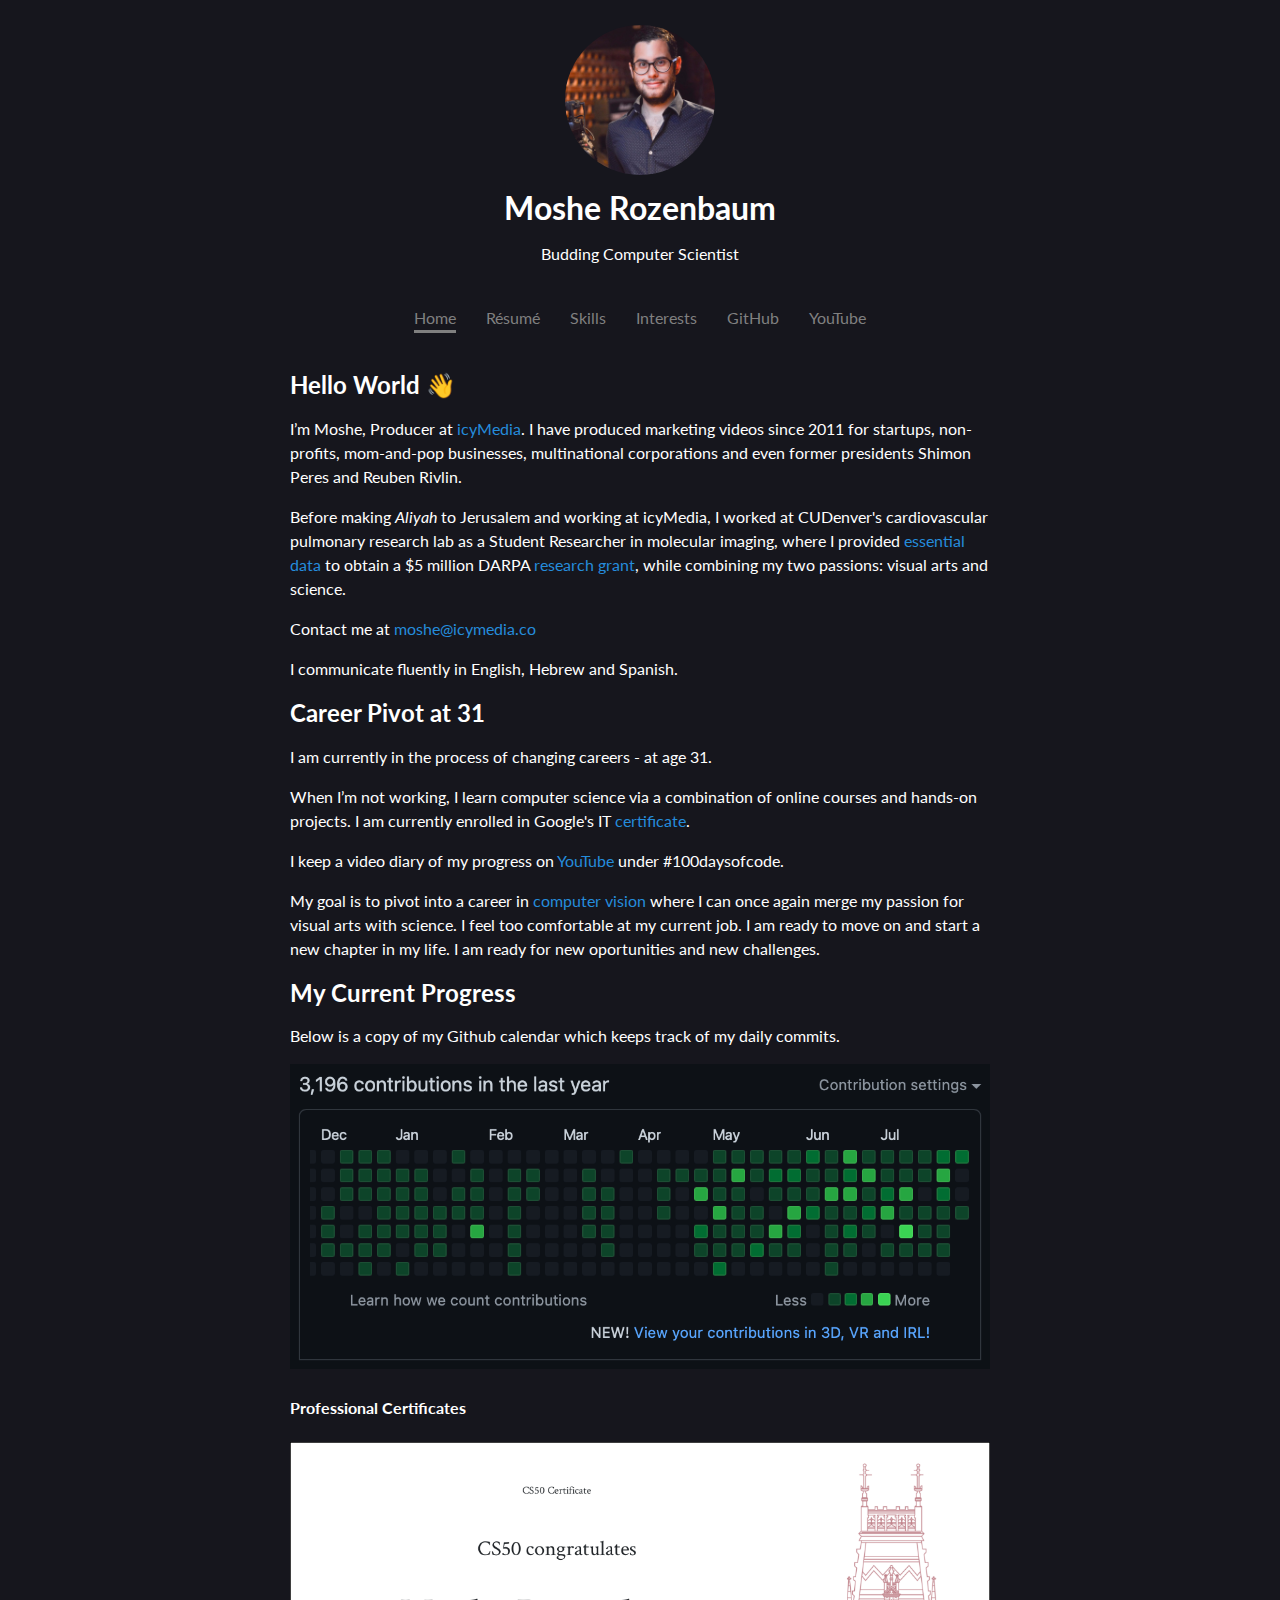
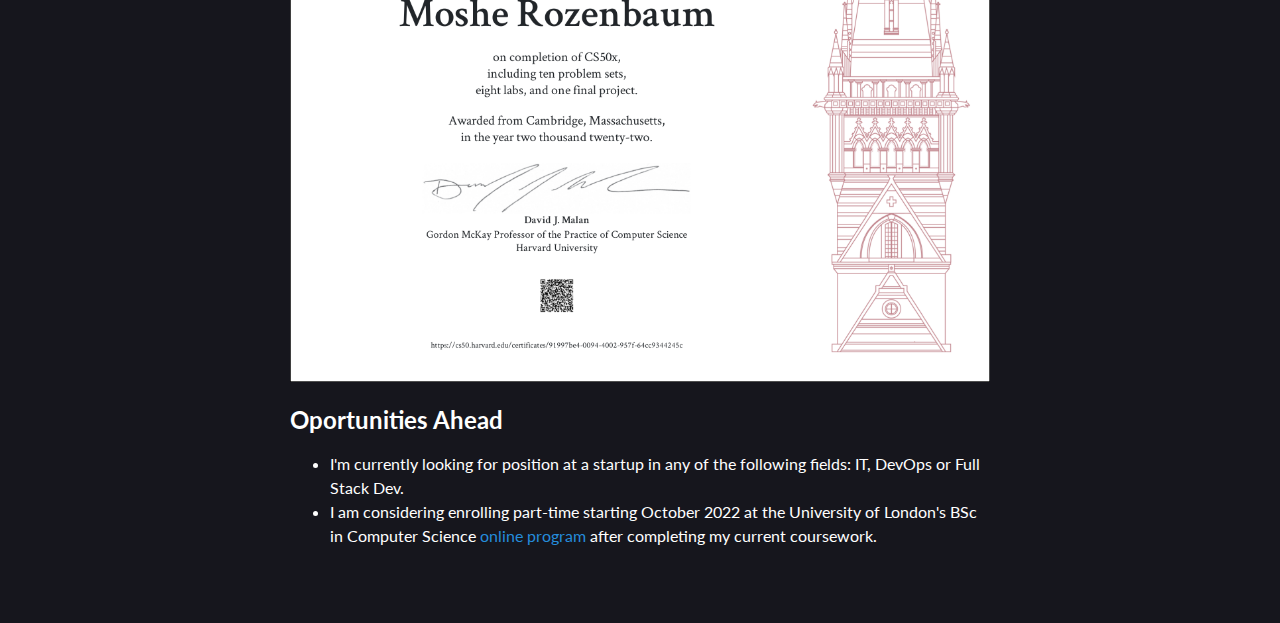
==== index.html @ bcb65ef4 "a" ====
<!--Add better descriptions to the GitHub repos-->
<!--Look into doing a legit bootcamp such as: https://www.itc.tech/fellows-data-science/-->


<!-- Moshe's portfolio website -->
<!DOCTYPE html>
<html lang="en">
<head>
    <meta charset="UTF-8">
    <meta http-equiv="X-UA-Compatible" content="IE=edge">
    <meta name="viewport" content="width=device-width, initial-scale=1.0">
    <link href="https://cdn.jsdelivr.net/npm/bootstrap@5.0.2/dist/css/bootstrap.min.css" rel="stylesheet" integrity="sha384-EVSTQN3/azprG1Anm3QDgpJLIm9Nao0Yz1ztcQTwFspd3yD65VohhpuuCOmLASjC" crossorigin="anonymous">
    <link href="styles.css" rel="stylesheet">
    <script src="https://cdn.jsdelivr.net/npm/bootstrap@5.0.2/dist/js/bootstrap.bundle.min.js" integrity="sha384-MrcW6ZMFYlzcLA8Nl+NtUVF0sA7MsXsP1UyJoMp4YLEuNSfAP+JcXn/tWtIaxVXM" crossorigin="anonymous"></script>
    <title>Moshe Rozenbaum</title>
    <link rel="stylesheet" href="styles.css">
    <link href="https://fonts.googleapis.com/css?family=Lato&amp;display=swap" rel="stylesheet">
</head>
<body>
    <div class="profile-picture">
        <img src="images/moshe-profile.jpg" alt="moshe-rozenbaum-cv-picture">
    </div>
<div class="content">
    <h1>
        Moshe Rozenbaum
    </h1>
    <p class="explanation">Budding Computer Scientist</p>
    <div class="navigation">
        <ul>
            <li class="current">Home</li>
            <li><a href="./resume.html">Résumé</a></li>
            <li><a href="./skills.html">Skills</a></li>
            <li>Interests</li>
            <li><a href="https://github.com/mrozenbaum8" target="_blank">GitHub</a></li>
            <li><a href="./youtube.html">YouTube</a></li>
        </ul>
    </div>
    <h2>
        Hello World 👋
    </h2>
    <p>
        I’m Moshe, Producer at <a href="https://www.icymedia.co">icyMedia</a>. I have produced marketing videos since 2011 for startups, non-profits, mom-and-pop businesses, multinational corporations and even former presidents Shimon Peres and Reuben Rivlin.
    </p>
    <p>
        Before making <i>Aliyah</i>  to Jerusalem and working at icyMedia, I worked at CUDenver's cardiovascular pulmonary research lab as a Student Researcher in molecular imaging, where I provided <a href="./documents/Moshe's report.pdf">essential data</a> to obtain a $5 million DARPA <a href="https://www.ncbi.nlm.nih.gov/pmc/articles/PMC4130652/">research grant</a>, while combining my two passions: visual arts and science.
    </p>
    <p>
        Contact me at <a href="mailto:moshe@icymedia.co">moshe@icymedia.co</a>
    </p>
    <p>
        I communicate fluently in English, Hebrew and Spanish.
    </p>
    <h2>
        Career Pivot at 31
    </h2>
    <p>
        I am currently in the process of changing careers - at age 31.
    </p>
    <p>
        When I’m not working, I learn computer science via a combination of online courses and hands-on projects. I am currently enrolled in Google's IT <a href="https://www.coursera.org/professional-certificates/google-it-support">certificate</a>.
    </p>
    <p>
        I keep a video diary of my progress on <a href="https://www.youtube.com/channel/UC4bgepjr0VdgP__s1NpsH8w">YouTube</a> under #100daysofcode.
    </p>
    <p>
        My goal is to pivot into a career in <a href="https://en.wikipedia.org/wiki/Computer_vision">computer vision</a> where I can once again merge my passion for visual arts with science. I feel too comfortable at my current job. I am ready to move on and start a new chapter in my life. I am ready for new oportunities and new challenges.
    </p>
    <h2>
        My Current Progress
    </h2>
    <p>
        Below is a copy of my Github calendar which keeps track of my daily commits.
    </p>
    <div>
        <img class="github-calendar" src="./images/github-jan.png" alt="github-calendar">
    </div>
    <h4>
        Professional Certificates
    </h4>
    <div>
        <img class="github-calendar" src="./images/CS50x-1.png" alt="github-calendar">
    </div>
    <h2>
        Oportunities Ahead
    </h2>
    <div>
        <ul>
        <li>I'm currently looking for position at a startup in any of the following fields: IT, DevOps or Full Stack Dev.</li>
        <li>I am considering enrolling part-time starting October 2022 at the University of London's BSc in Computer Science<a href="https://www.coursera.org/degrees/bachelor-of-science-computer-science-london"> online program</a> after completing my current coursework.</li>
        </ul>
    </div>
    </div>
</div>
</body>
</html>
---- styles.css ----
/*Moshe's portfolio stylesheet*/
body{
    background-color: rgb(22, 22, 29);
    color: white;
    font-family: Lato;
    line-height: 24px;
}

.content{
    max-width: 700px;
    margin-left: auto;
    margin-right: auto;
    padding-right: 12px;
    padding-left: 12px;
    margin-bottom: 75px;
}

.profile-picture{
    margin-top: 25px;
    display: flex;
    justify-content: center;
    margin-bottom: 0px;
}

.profile-picture img{
    width: 150px;
    border-radius: 50%;
}

.explanation{
    text-align: center;
    
}

.navigation ul{
    list-style-type: none;
    padding-left: 0;
    display: flex;
    flex-direction: row;
    justify-content: center;
    gap: 30px;
    color: gray;
    margin-top: 40px;
    margin-bottom: 40px;
}

.navigation a{
    color: gray;
}

.navigation a:hover{
    color: #258cdb;
}

.navigation .current{
    border-width: 1px;
    border-color: #258cdb;
    border-bottom: solid;
}

h1{
    display: flex;
    justify-content: center;
}

p{
    line-height: 1.5;
}

a{
    color: #258cdb;
    text-decoration: none;
}
a:hover{
    text-decoration: underline;
}

.github-calendar{
    max-width: 100%;
}

.core-skills{
    display: flex;
    flex-direction: row;
    flex-wrap: wrap;
    gap: 10px;
    padding: 0;
    margin: 0;
}

.core-skills li{
    list-style-type: none;
    display: flex;
}
---- styles.css ----
/*Moshe's portfolio stylesheet*/
body{
    background-color: rgb(22, 22, 29);
    color: white;
    font-family: Lato;
    line-height: 24px;
}

.content{
    max-width: 700px;
    margin-left: auto;
    margin-right: auto;
    padding-right: 12px;
    padding-left: 12px;
    margin-bottom: 75px;
}

.profile-picture{
    margin-top: 25px;
    display: flex;
    justify-content: center;
    margin-bottom: 0px;
}

.profile-picture img{
    width: 150px;
    border-radius: 50%;
}

.explanation{
    text-align: center;
    
}

.navigation ul{
    list-style-type: none;
    padding-left: 0;
    display: flex;
    flex-direction: row;
    justify-content: center;
    gap: 30px;
    color: gray;
    margin-top: 40px;
    margin-bottom: 40px;
}

.navigation a{
    color: gray;
}

.navigation a:hover{
    color: #258cdb;
}

.navigation .current{
    border-width: 1px;
    border-color: #258cdb;
    border-bottom: solid;
}

h1{
    display: flex;
    justify-content: center;
}

p{
    line-height: 1.5;
}

a{
    color: #258cdb;
    text-decoration: none;
}
a:hover{
    text-decoration: underline;
}

.github-calendar{
    max-width: 100%;
}

.core-skills{
    display: flex;
    flex-direction: row;
    flex-wrap: wrap;
    gap: 10px;
    padding: 0;
    margin: 0;
}

.core-skills li{
    list-style-type: none;
    display: flex;
}
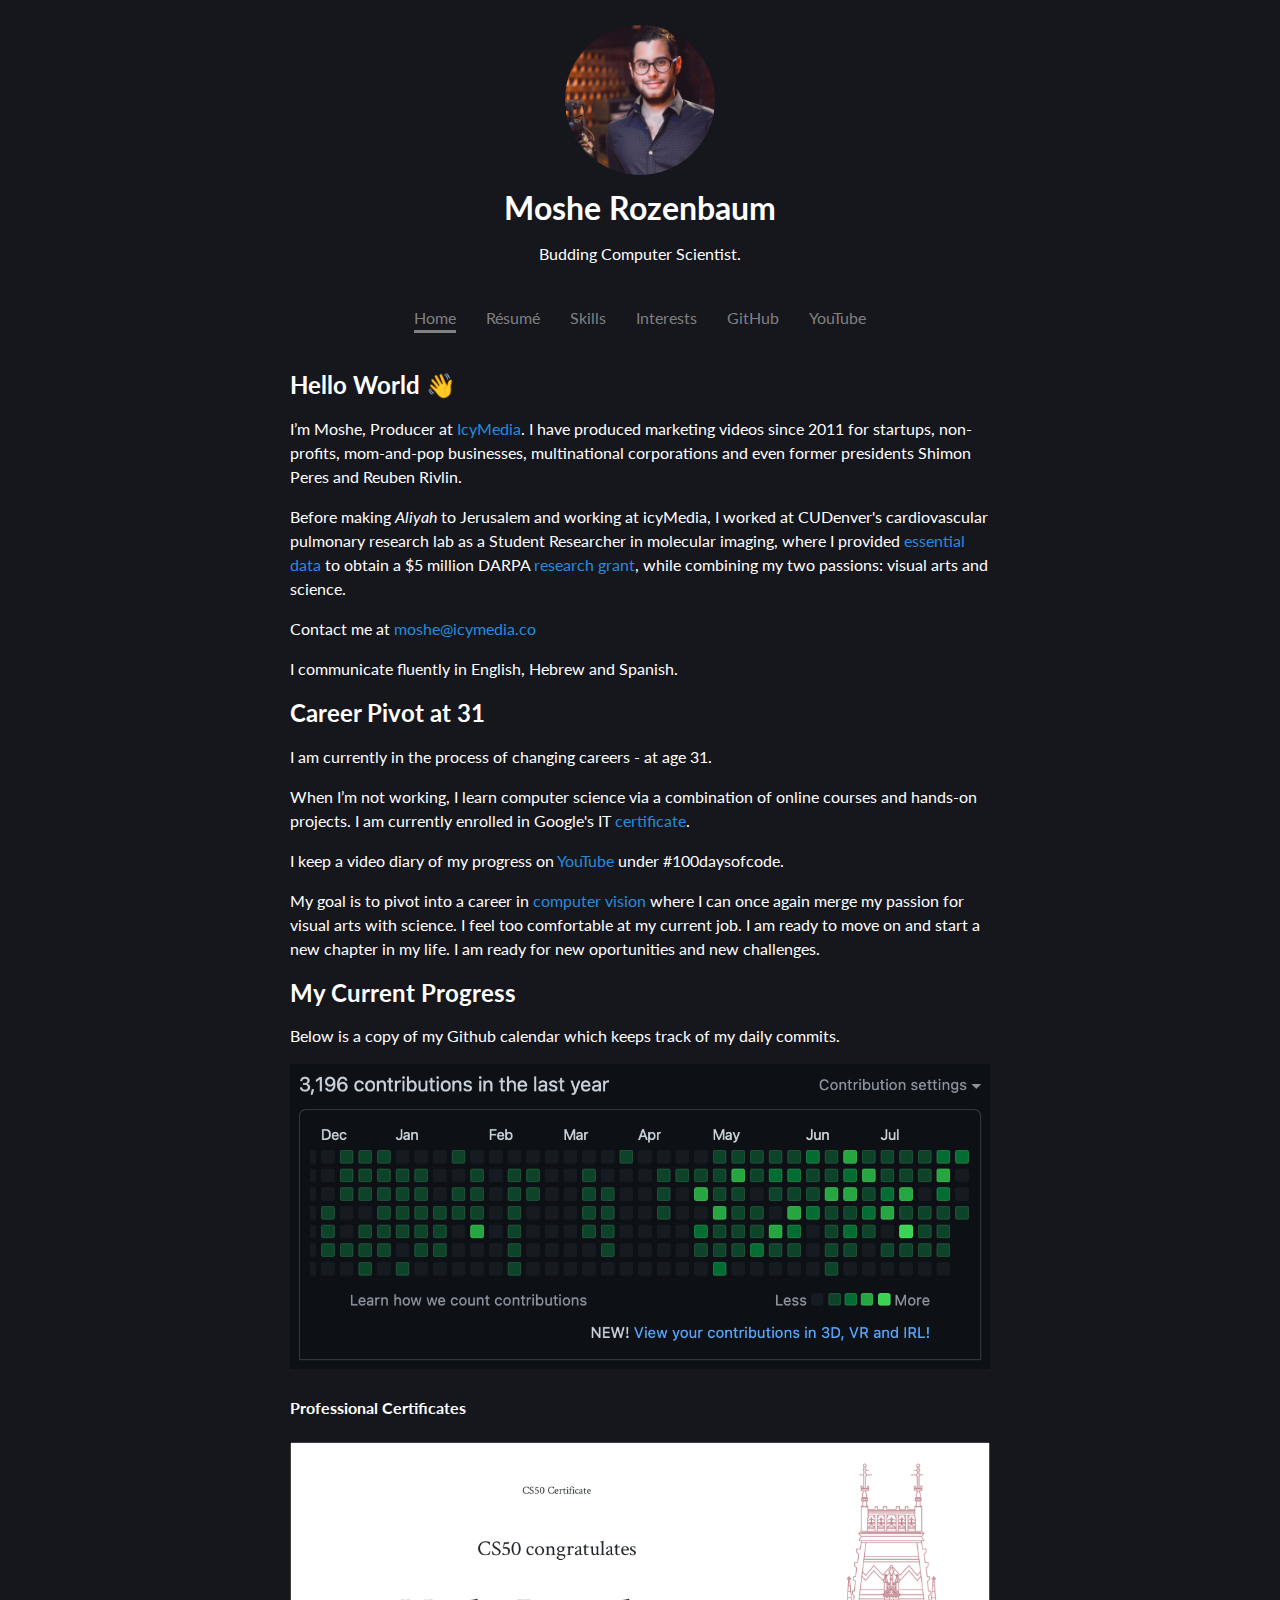
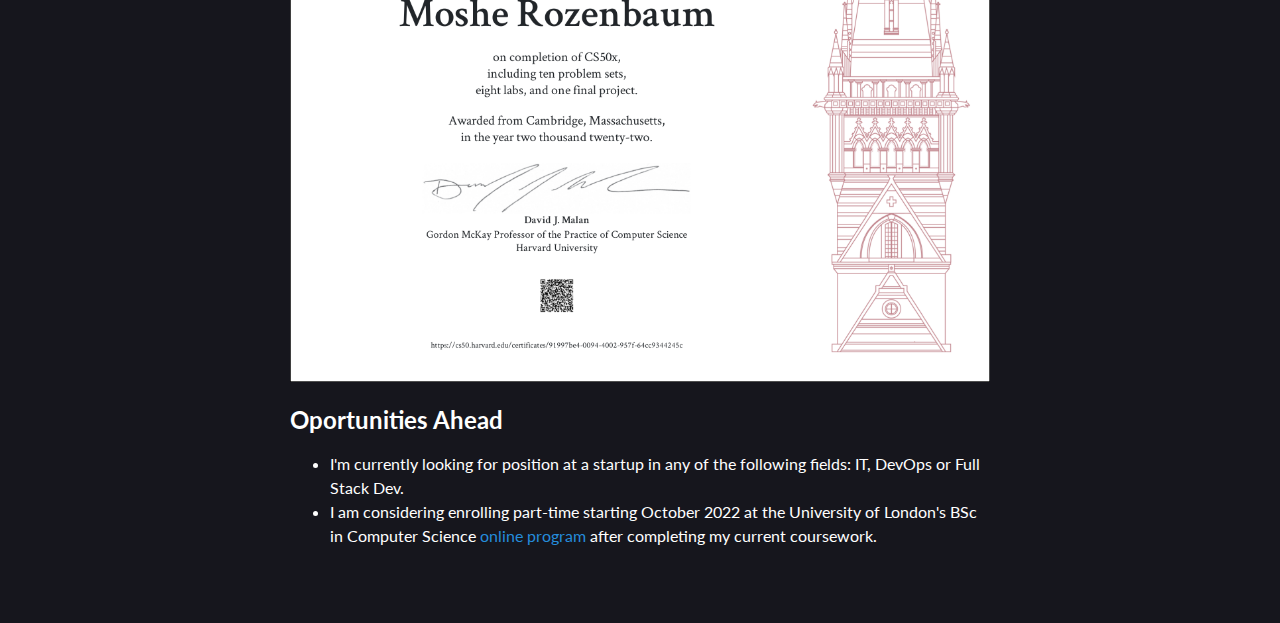
==== commit eea090f9: "a" ====
--- a/index.html
+++ b/index.html
@@ -24,7 +24,7 @@
     <h1>
         Moshe Rozenbaum
     </h1>
-    <p class="explanation">Budding Computer Scientist</p>
+    <p class="explanation">Budding Computer Scientist.</p>
     <div class="navigation">
         <ul>
             <li class="current">Home</li>
@@ -39,7 +39,7 @@
         Hello World 👋
     </h2>
     <p>
-        I’m Moshe, Producer at <a href="https://www.icymedia.co">icyMedia</a>. I have produced marketing videos since 2011 for startups, non-profits, mom-and-pop businesses, multinational corporations and even former presidents Shimon Peres and Reuben Rivlin.
+        I’m Moshe, Producer at <a href="https://www.icymedia.co">IcyMedia</a>. I have produced marketing videos since 2011 for startups, non-profits, mom-and-pop businesses, multinational corporations and even former presidents Shimon Peres and Reuben Rivlin.
     </p>
     <p>
         Before making <i>Aliyah</i>  to Jerusalem and working at icyMedia, I worked at CUDenver's cardiovascular pulmonary research lab as a Student Researcher in molecular imaging, where I provided <a href="./documents/Moshe's report.pdf">essential data</a> to obtain a $5 million DARPA <a href="https://www.ncbi.nlm.nih.gov/pmc/articles/PMC4130652/">research grant</a>, while combining my two passions: visual arts and science.
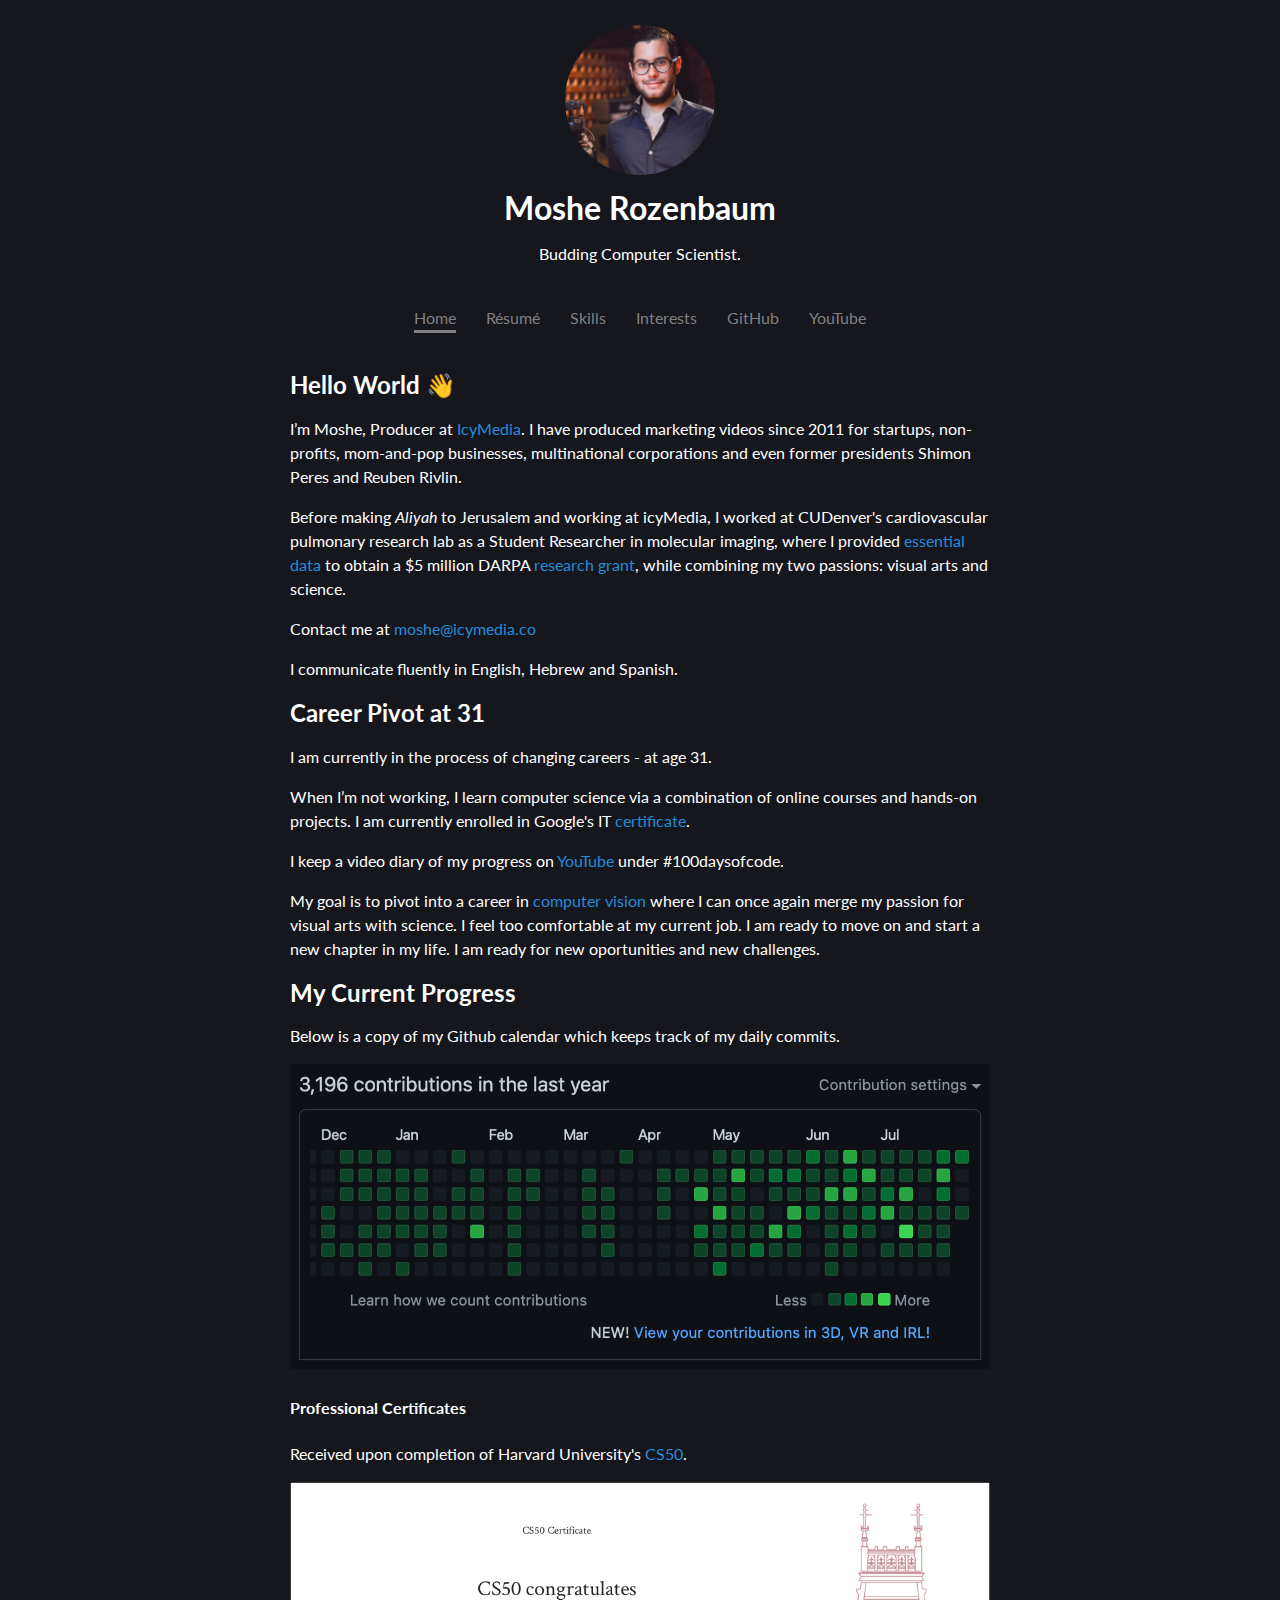
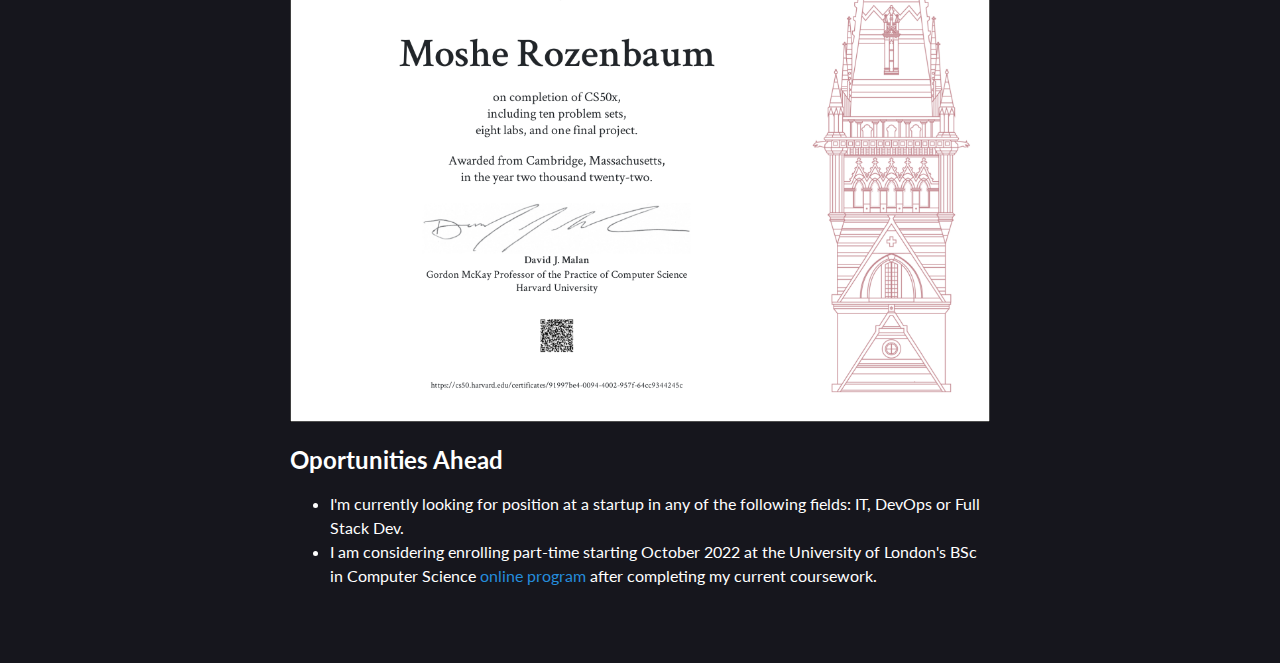
==== commit 42ca4793: "a" ====
--- a/index.html
+++ b/index.html
@@ -77,6 +77,7 @@
     <h4>
         Professional Certificates
     </h4>
+    <p>Received upon completion of Harvard University's <a href="https://pll.harvard.edu/course/cs50-introduction-computer-science?delta=0">CS50</a>.</p>
     <div>
         <img class="github-calendar" src="./images/CS50x-1.png" alt="github-calendar">
     </div>
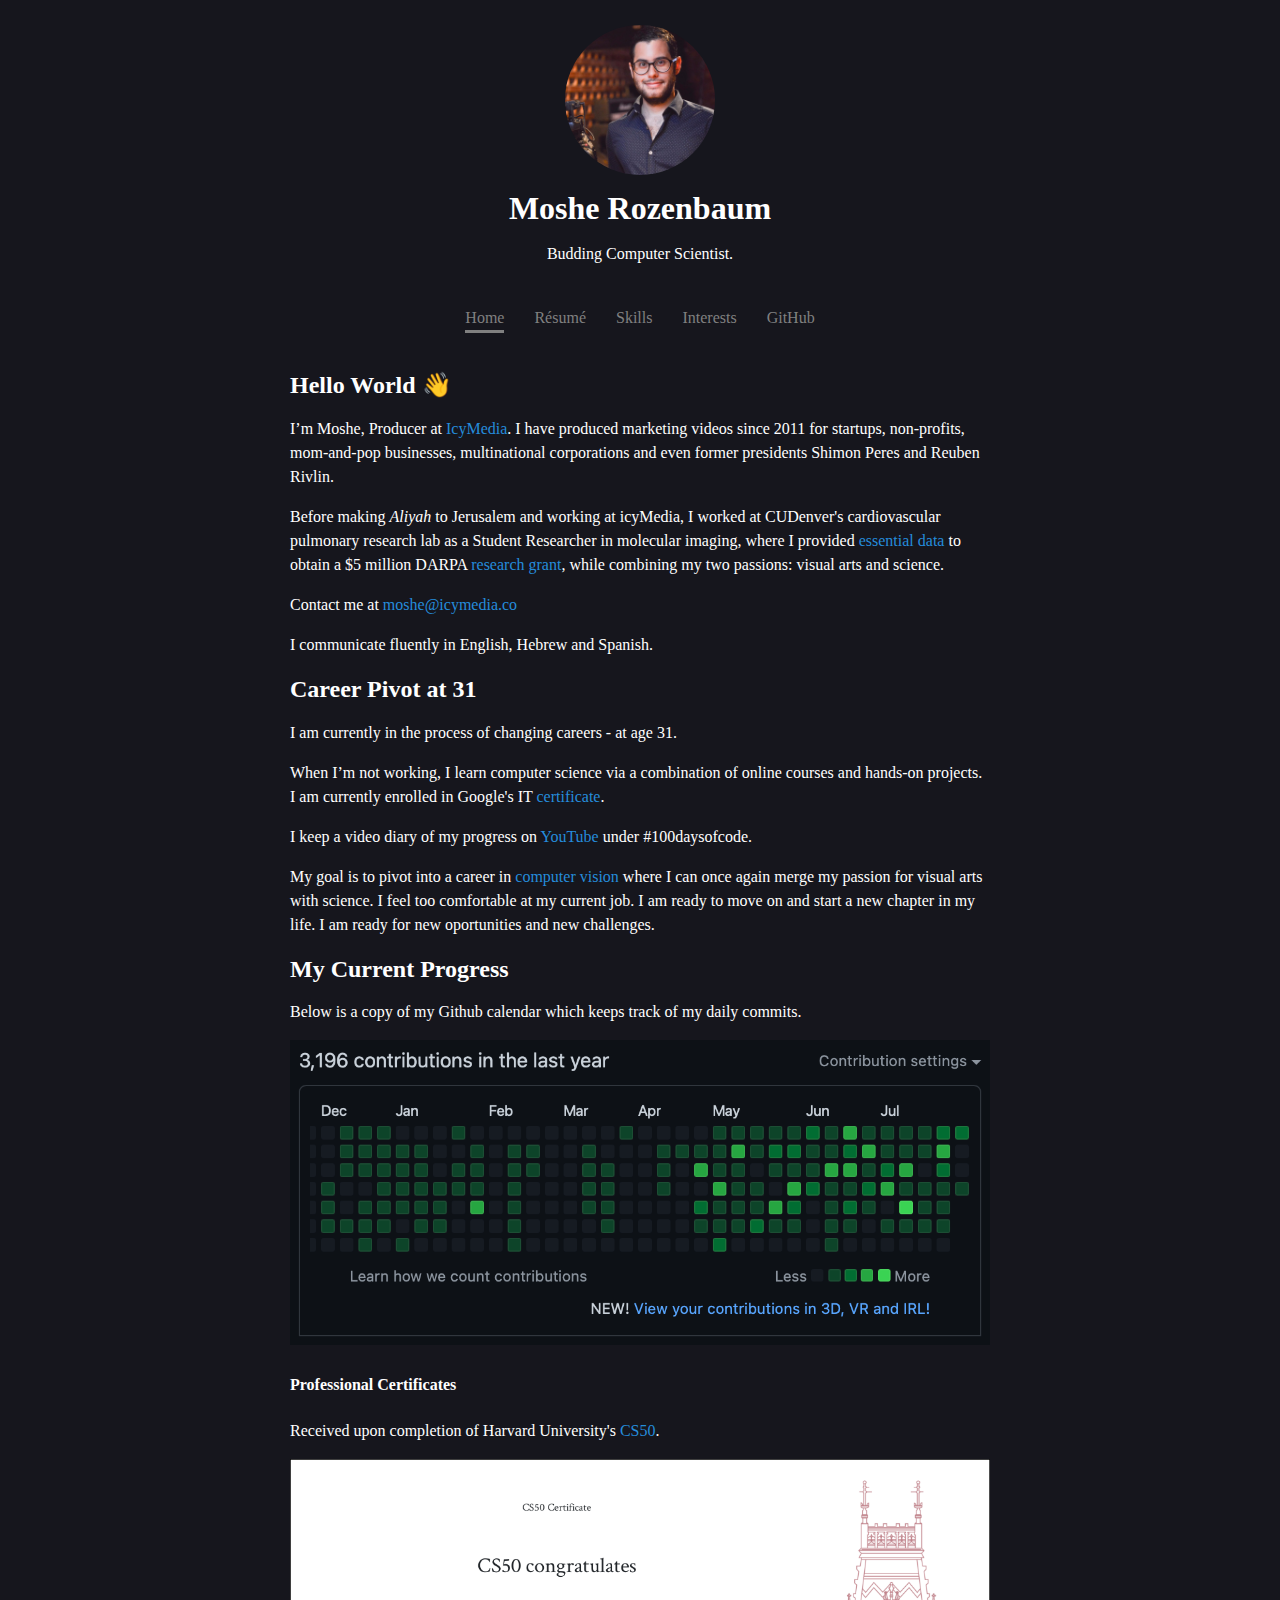
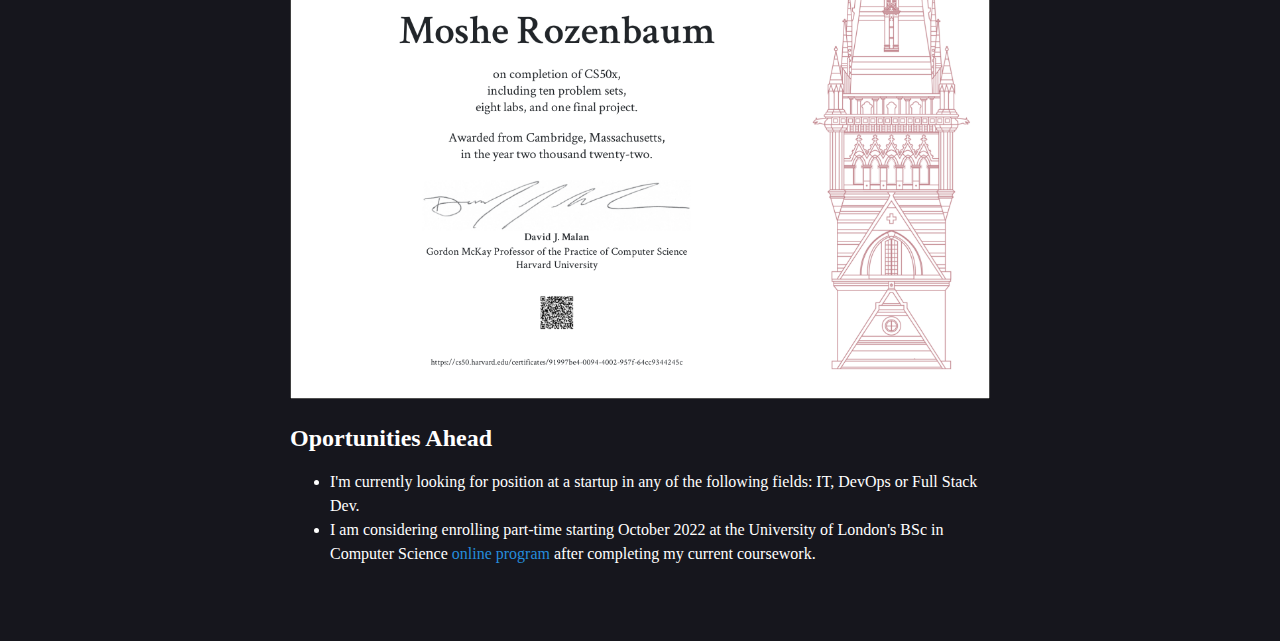
==== commit 17ee61fa: "a" ====
--- a/index.html
+++ b/index.html
@@ -32,7 +32,6 @@
             <li><a href="./skills.html">Skills</a></li>
             <li>Interests</li>
             <li><a href="https://github.com/mrozenbaum8" target="_blank">GitHub</a></li>
-            <li><a href="./youtube.html">YouTube</a></li>
         </ul>
     </div>
     <h2>
@@ -74,6 +73,7 @@
     <div>
         <img class="github-calendar" src="./images/github-jan.png" alt="github-calendar">
     </div>
+    <div>
     <h4>
         Professional Certificates
     </h4>
@@ -91,6 +91,7 @@
         </ul>
     </div>
     </div>
+    </div>
 </div>
 </body>
 </html>--- a/styles.css
+++ b/styles.css
@@ -1,8 +1,6 @@
-/*Moshe's portfolio stylesheet*/
 body{
     background-color: rgb(22, 22, 29);
     color: white;
-    font-family: Lato;
     line-height: 24px;
 }
 
@@ -29,7 +27,7 @@
 
 .explanation{
     text-align: center;
-    
+
 }
 
 .navigation ul{
@@ -86,9 +84,20 @@
     gap: 10px;
     padding: 0;
     margin: 0;
+    list-style-type: none;
 }
 
-.core-skills li{
-    list-style-type: none;
+.accordion-body {
+    color: black;
+}
+
+#skills_h2 {
+    text-align: center;
+}
+
+#video_esek {
     display: flex;
+    flex-direction: column;
+    justify-content: center;
+    text-align: center;
 }--- a/styles.css
+++ b/styles.css
@@ -1,8 +1,6 @@
-/*Moshe's portfolio stylesheet*/
 body{
     background-color: rgb(22, 22, 29);
     color: white;
-    font-family: Lato;
     line-height: 24px;
 }
 
@@ -29,7 +27,7 @@
 
 .explanation{
     text-align: center;
-    
+
 }
 
 .navigation ul{
@@ -86,9 +84,20 @@
     gap: 10px;
     padding: 0;
     margin: 0;
+    list-style-type: none;
 }
 
-.core-skills li{
-    list-style-type: none;
+.accordion-body {
+    color: black;
+}
+
+#skills_h2 {
+    text-align: center;
+}
+
+#video_esek {
     display: flex;
+    flex-direction: column;
+    justify-content: center;
+    text-align: center;
 }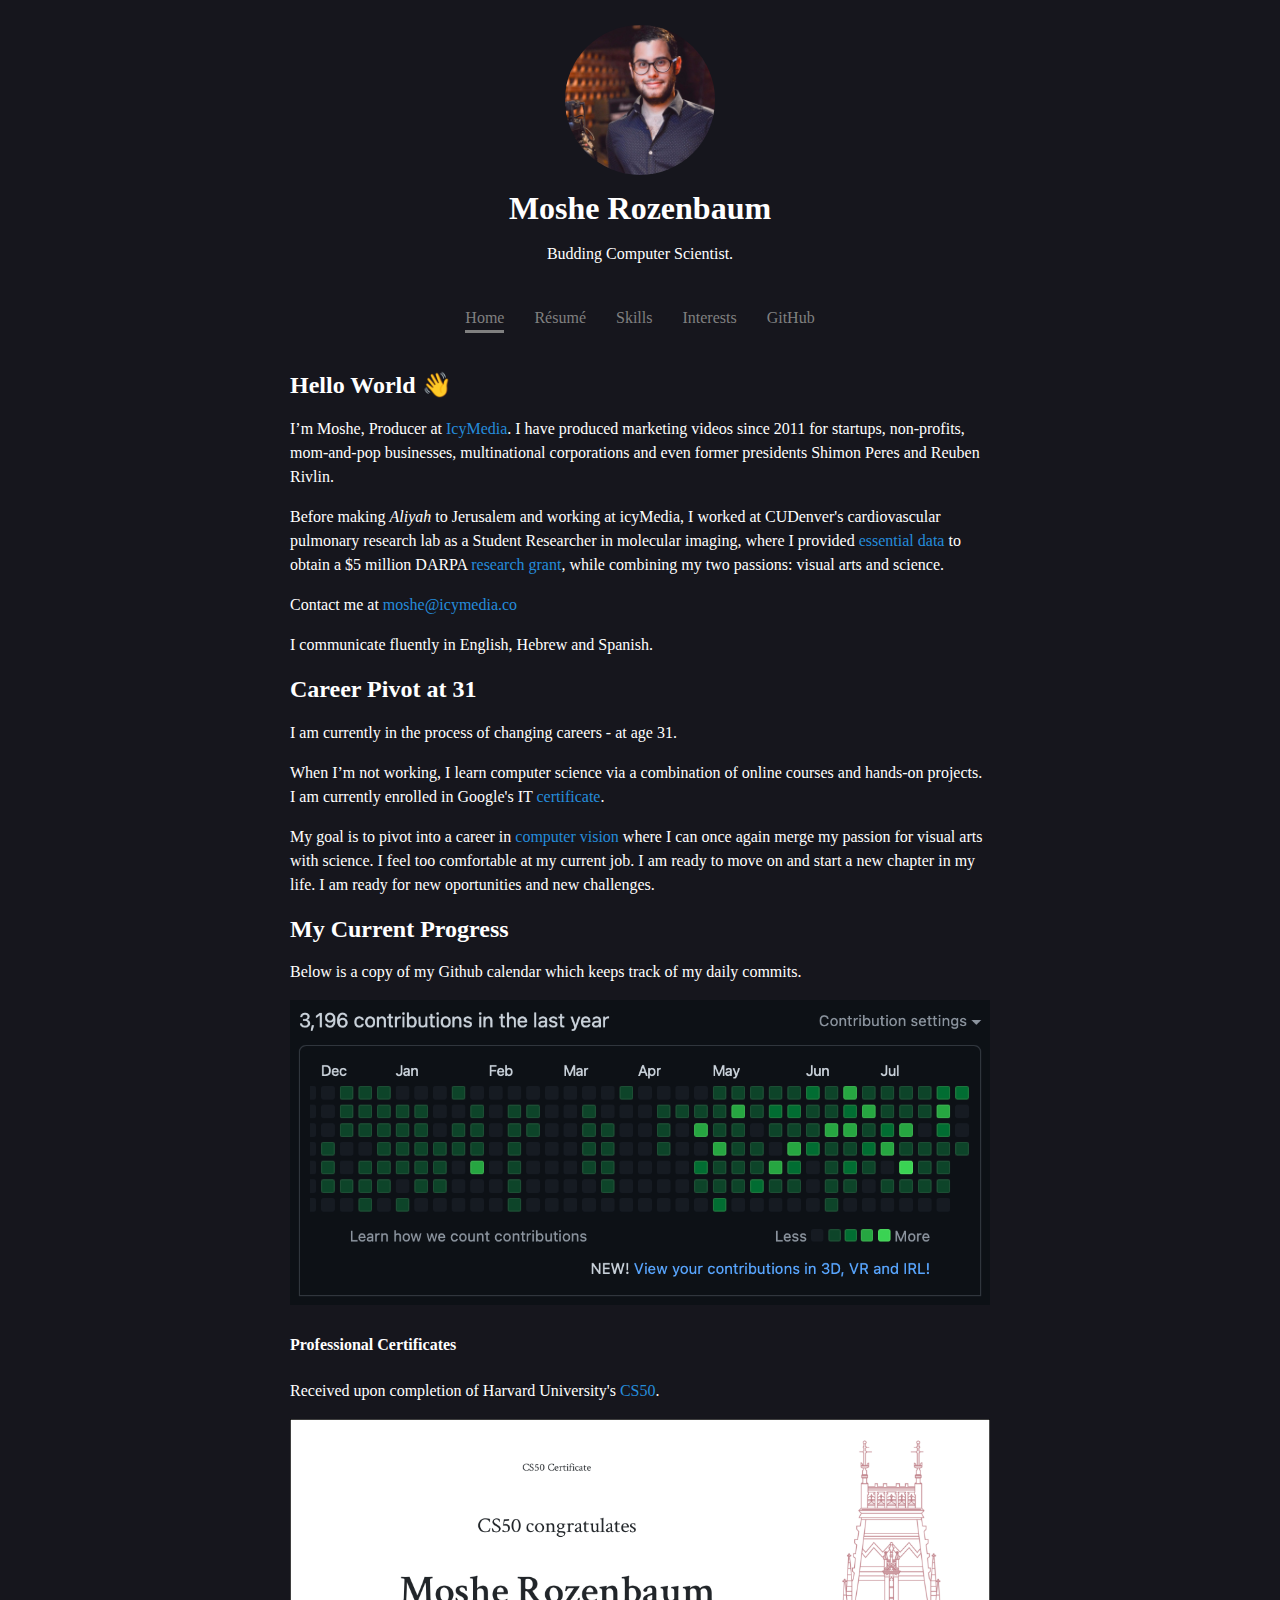
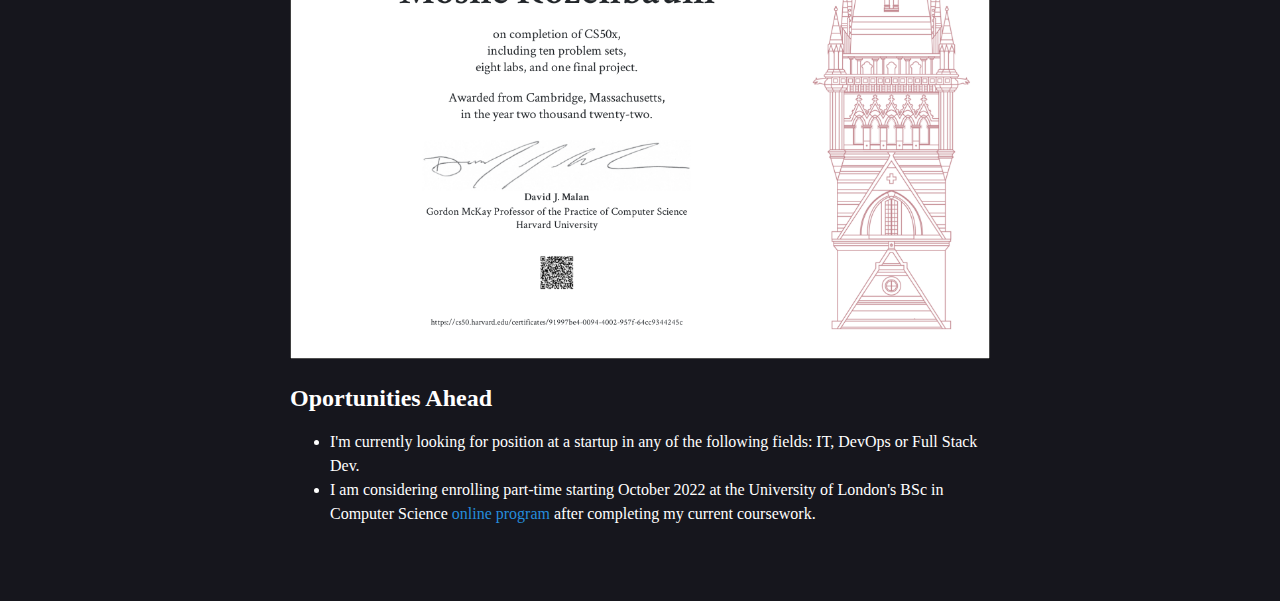
==== commit 702b2eee: "a" ====
--- a/index.html
+++ b/index.html
@@ -59,9 +59,6 @@
         When I’m not working, I learn computer science via a combination of online courses and hands-on projects. I am currently enrolled in Google's IT <a href="https://www.coursera.org/professional-certificates/google-it-support">certificate</a>.
     </p>
     <p>
-        I keep a video diary of my progress on <a href="https://www.youtube.com/channel/UC4bgepjr0VdgP__s1NpsH8w">YouTube</a> under #100daysofcode.
-    </p>
-    <p>
         My goal is to pivot into a career in <a href="https://en.wikipedia.org/wiki/Computer_vision">computer vision</a> where I can once again merge my passion for visual arts with science. I feel too comfortable at my current job. I am ready to move on and start a new chapter in my life. I am ready for new oportunities and new challenges.
     </p>
     <h2>
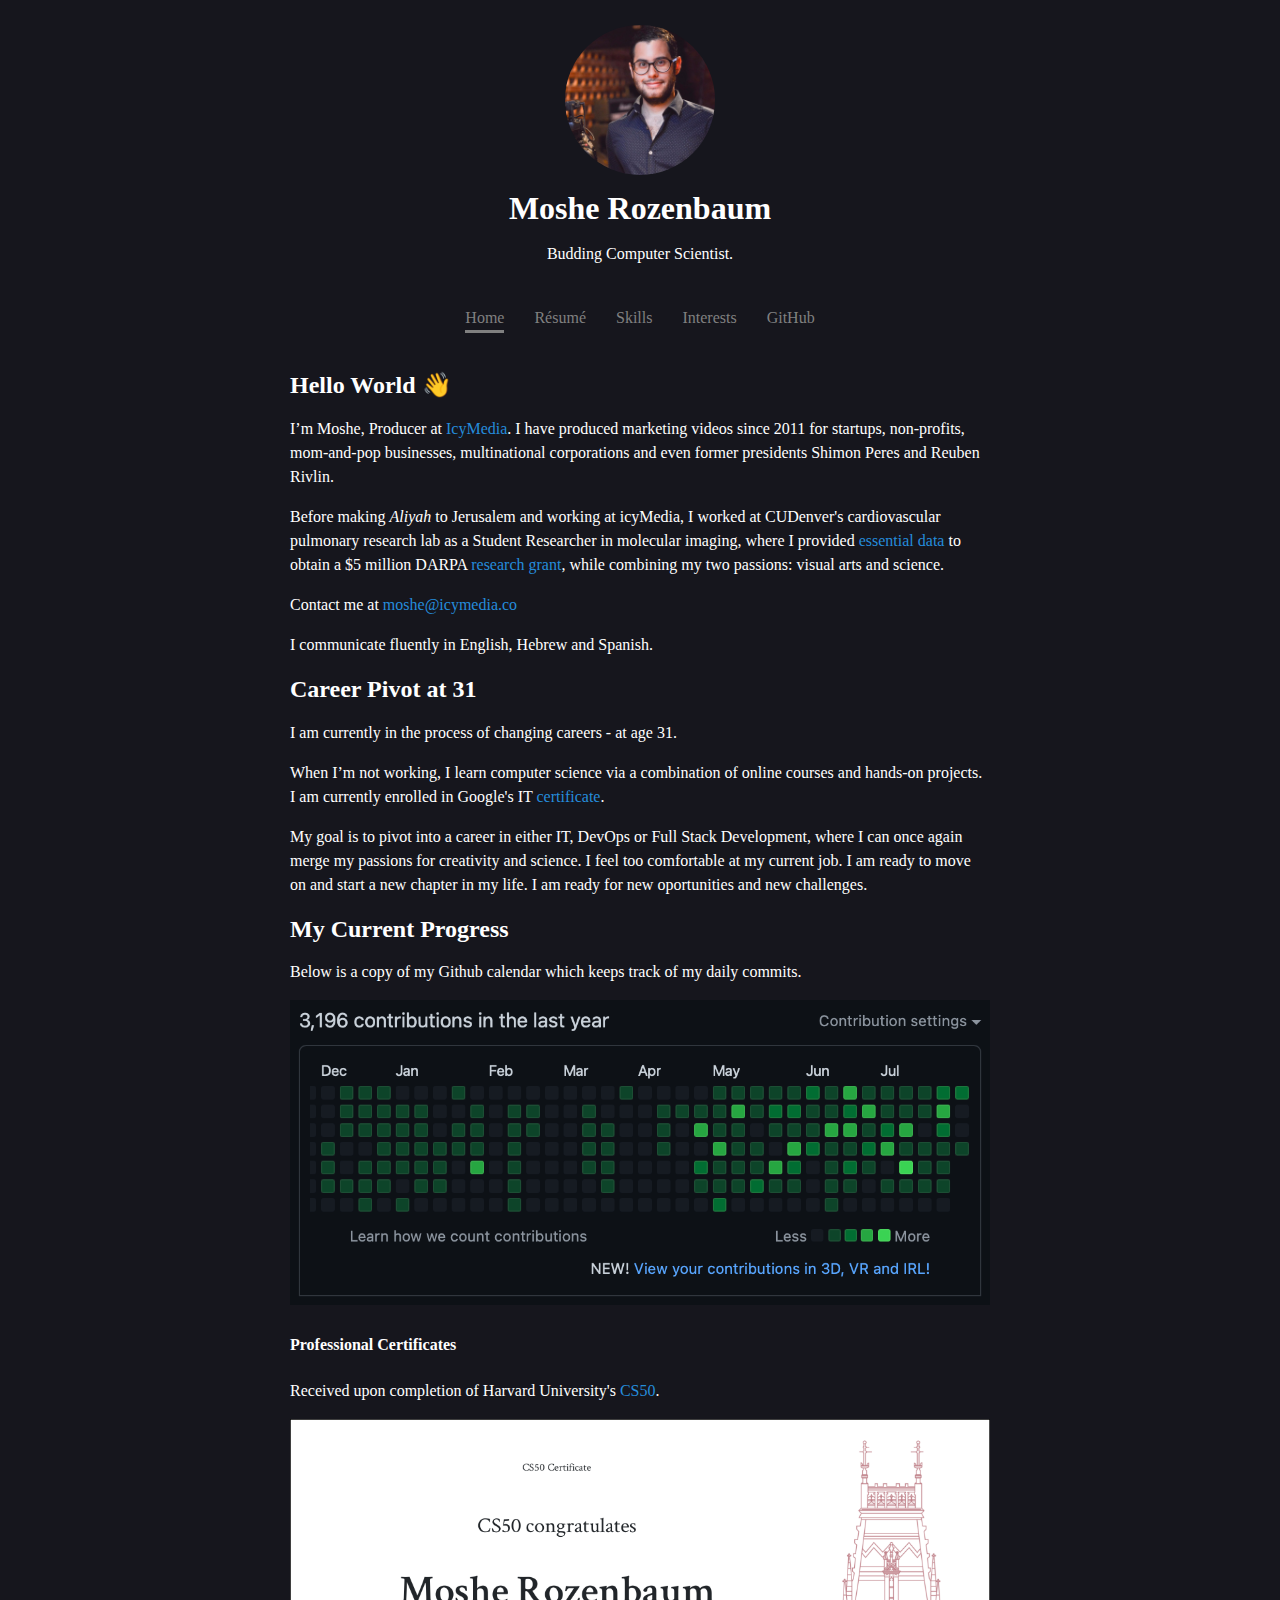
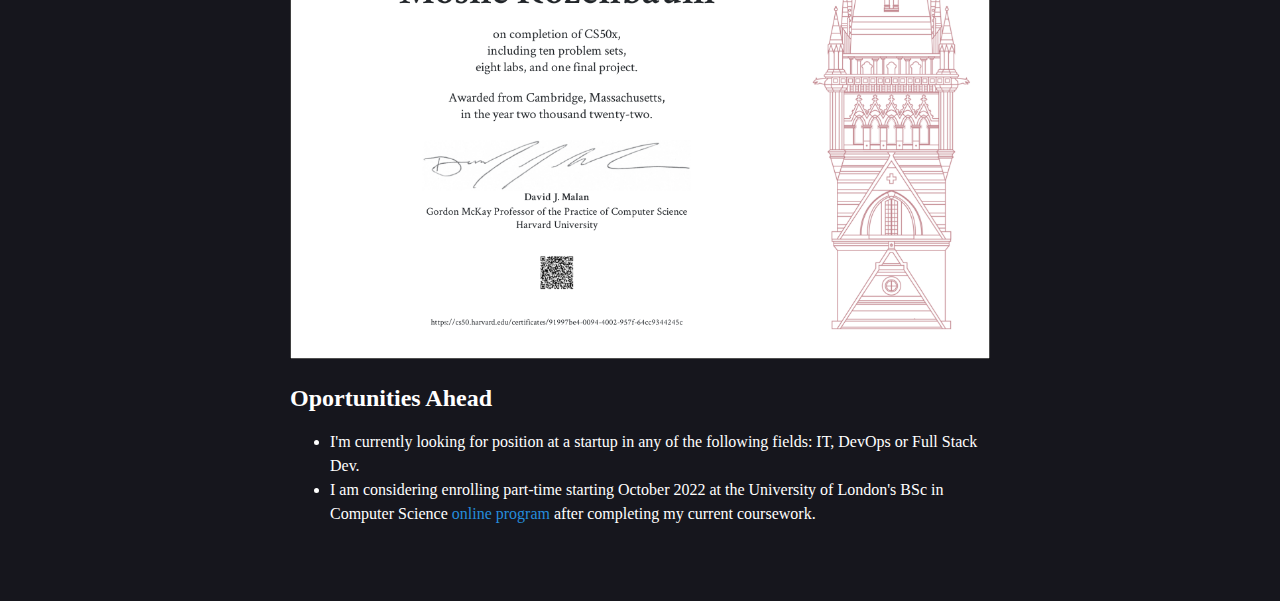
==== commit 7919a448: "a" ====
--- a/index.html
+++ b/index.html
@@ -59,7 +59,7 @@
         When I’m not working, I learn computer science via a combination of online courses and hands-on projects. I am currently enrolled in Google's IT <a href="https://www.coursera.org/professional-certificates/google-it-support">certificate</a>.
     </p>
     <p>
-        My goal is to pivot into a career in <a href="https://en.wikipedia.org/wiki/Computer_vision">computer vision</a> where I can once again merge my passion for visual arts with science. I feel too comfortable at my current job. I am ready to move on and start a new chapter in my life. I am ready for new oportunities and new challenges.
+        My goal is to pivot into a career in either IT, DevOps or Full Stack Development, where I can once again merge my passions for creativity and science. I feel too comfortable at my current job. I am ready to move on and start a new chapter in my life. I am ready for new oportunities and new challenges.
     </p>
     <h2>
         My Current Progress
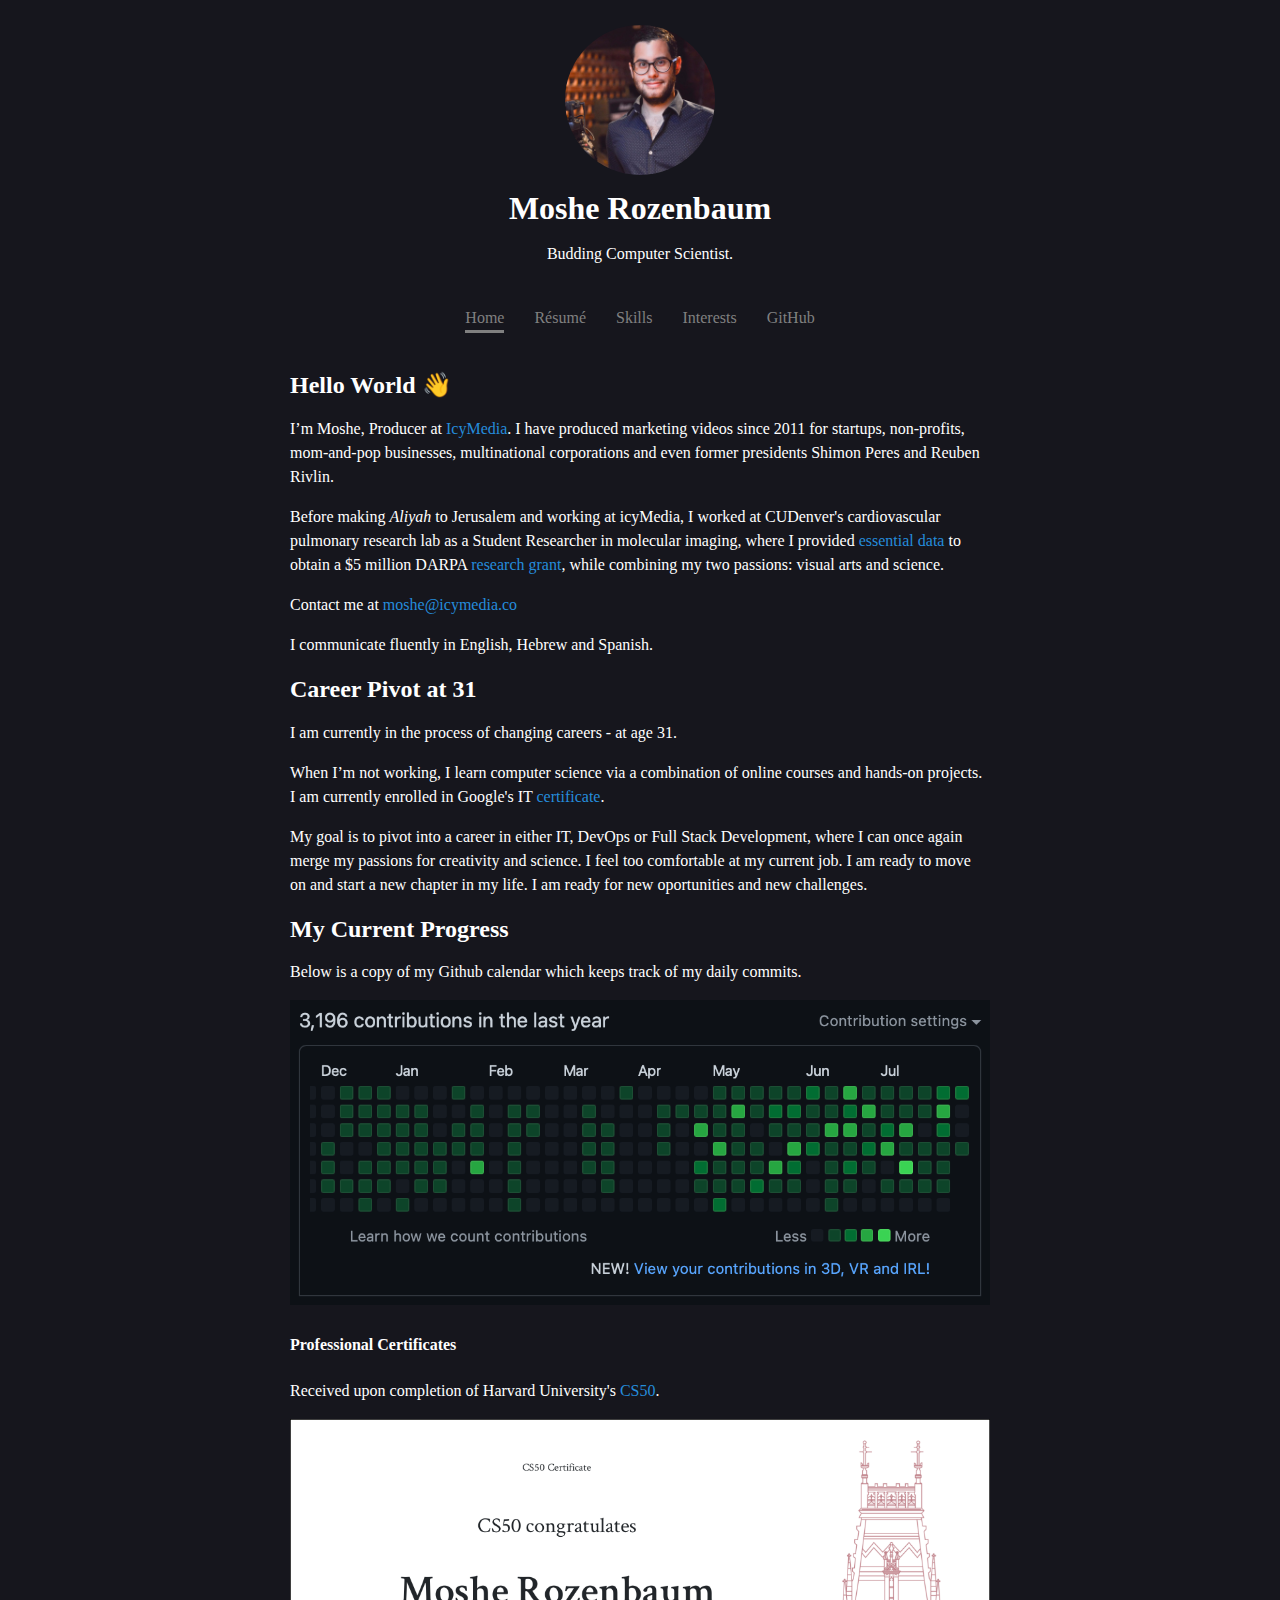
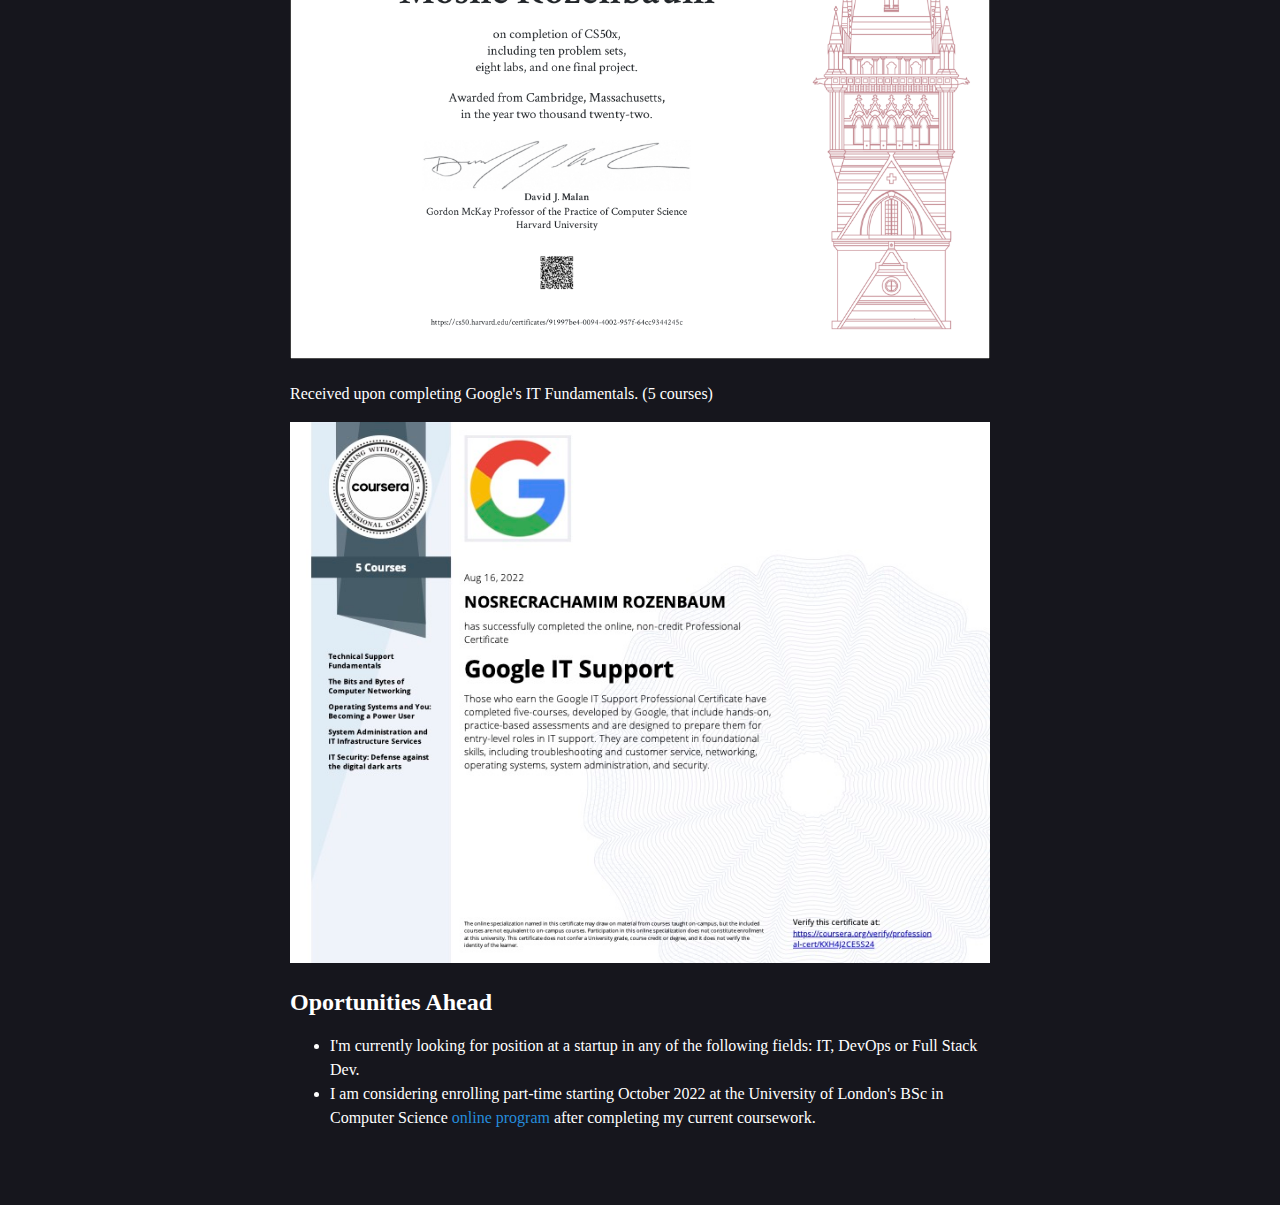
==== commit aa598fc9: "A" ====
--- a/index.html
+++ b/index.html
@@ -78,6 +78,10 @@
     <div>
         <img class="github-calendar" src="./images/CS50x-1.png" alt="github-calendar">
     </div>
+    <p>Received upon completing Google's IT Fundamentals. (5 courses)</p>
+    <div>
+        <img class="github-calendar" src="./images/google-certificate.jpg" alt="github-calendar">
+    </div>
     <h2>
         Oportunities Ahead
     </h2>
